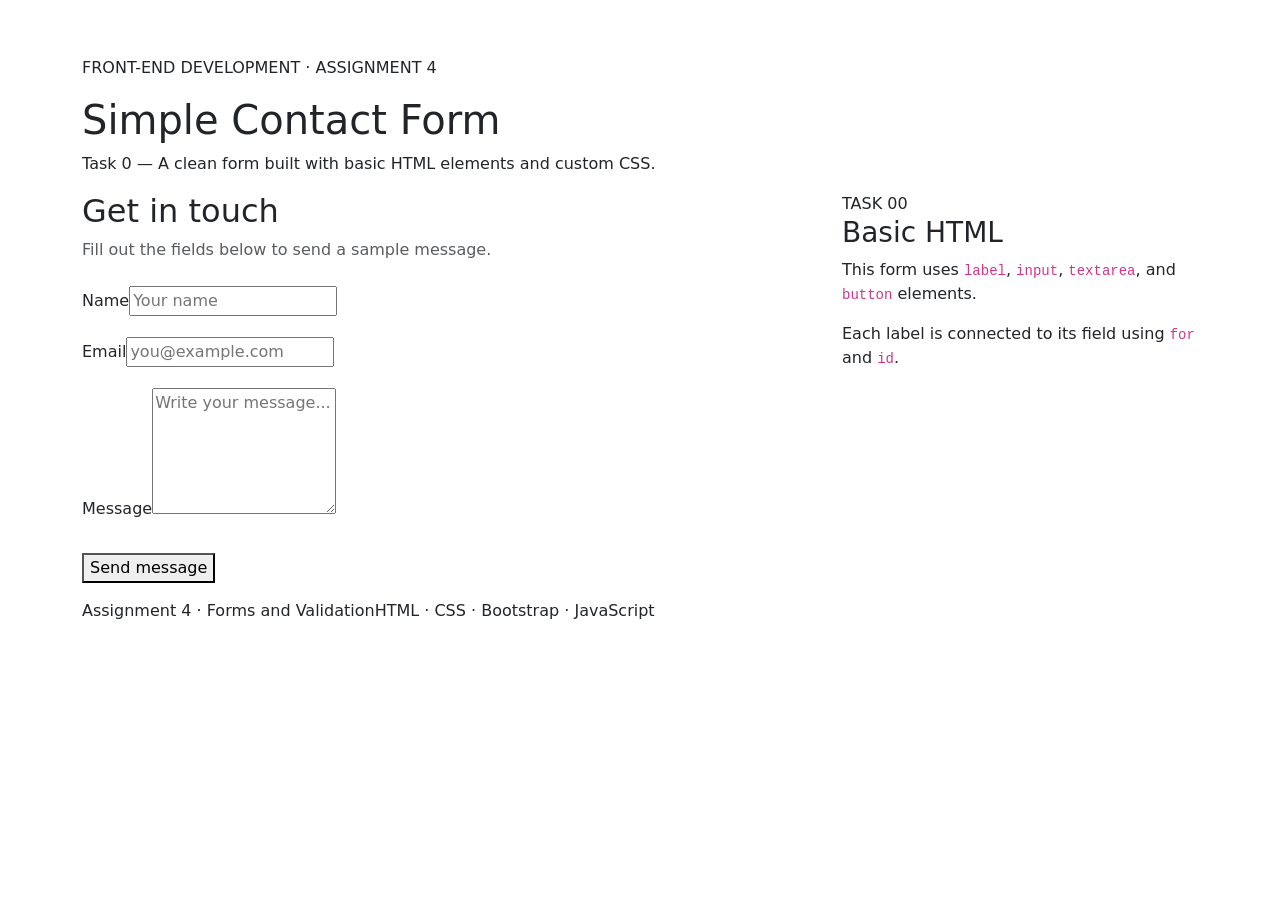
==== index.html @ 441d265b "Basic contact form" ====
<!doctype html>
<html lang="en"><head><meta charset="utf-8"><meta name="viewport" content="width=device-width, initial-scale=1">
<title>Simple Contact Form | Forms & Validation</title>
<link href="https://cdn.jsdelivr.net/npm/bootstrap@5.3.3/dist/css/bootstrap.min.css" rel="stylesheet">
<link rel="stylesheet" href="css/style.css"></head><body>
<nav class="navbar navbar-expand-lg navbar-dark site-nav"><div class="container"><a class="navbar-brand fw-semibold" href="index.html">Forms<span class="brand-dot">.</span>Lab</a><button class="navbar-toggler" type="button" data-bs-toggle="collapse" data-bs-target="#mainNav" aria-controls="mainNav" aria-expanded="false" aria-label="Toggle navigation"><span class="navbar-toggler-icon"></span></button><div class="collapse navbar-collapse" id="mainNav"><ul class="navbar-nav ms-auto"><li class="nav-item"><a class="nav-link active" aria-current="page" href="index.html">Task 0</a></li>
<li class="nav-item"><a class="nav-link "  href="validation.html">Task 1</a></li>
<li class="nav-item"><a class="nav-link "  href="bootstrap.html">Task 2</a></li>
<li class="nav-item"><a class="nav-link "  href="feedback.html">Task 3</a></li>
<li class="nav-item"><a class="nav-link "  href="registration.html">Task 4</a></li></ul></div></div></nav>
<main class="container content-wrap"><div class="heading"><p class="eyebrow">FRONT-END DEVELOPMENT · ASSIGNMENT 4</p><h1>Simple Contact Form</h1><p class="subtitle">Task 0 — A clean form built with basic HTML elements and custom CSS.</p></div><div class="row g-4 align-items-start"><div class="col-lg-8"><section class="form-panel"><h2 class="section-title">Get in touch</h2><p class="text-muted mb-4">Fill out the fields below to send a sample message.</p><form class="simple-form" data-demo-form><div class="mb-3"><label for="contactName" class="form-label">Name</label><input class="plain-input" type="text" id="contactName" name="name" placeholder="Your name"></div><div class="mb-3"><label for="contactEmail" class="form-label">Email</label><input class="plain-input" type="email" id="contactEmail" name="email" placeholder="you@example.com"></div><div class="mb-4"><label for="contactMessage" class="form-label">Message</label><textarea class="plain-input" id="contactMessage" name="message" rows="5" placeholder="Write your message..."></textarea></div><button type="submit" class="primary-button">Send message</button><div class="form-status mt-3" aria-live="polite"></div></form></section></div><aside class="col-lg-4"><div class="info-panel"><span class="step-label">TASK 00</span><h3>Basic HTML</h3><p>This form uses <code>label</code>, <code>input</code>, <code>textarea</code>, and <code>button</code> elements.</p><p class="mb-0">Each label is connected to its field using <code>for</code> and <code>id</code>.</p></div></aside></div>
</main><footer class="page-footer container"><span>Assignment 4 · Forms and Validation</span><span>HTML · CSS · Bootstrap · JavaScript</span></footer>
<script src="https://cdn.jsdelivr.net/npm/bootstrap@5.3.3/dist/js/bootstrap.bundle.min.js"></script><script src="js/main.js"></script></body></html>
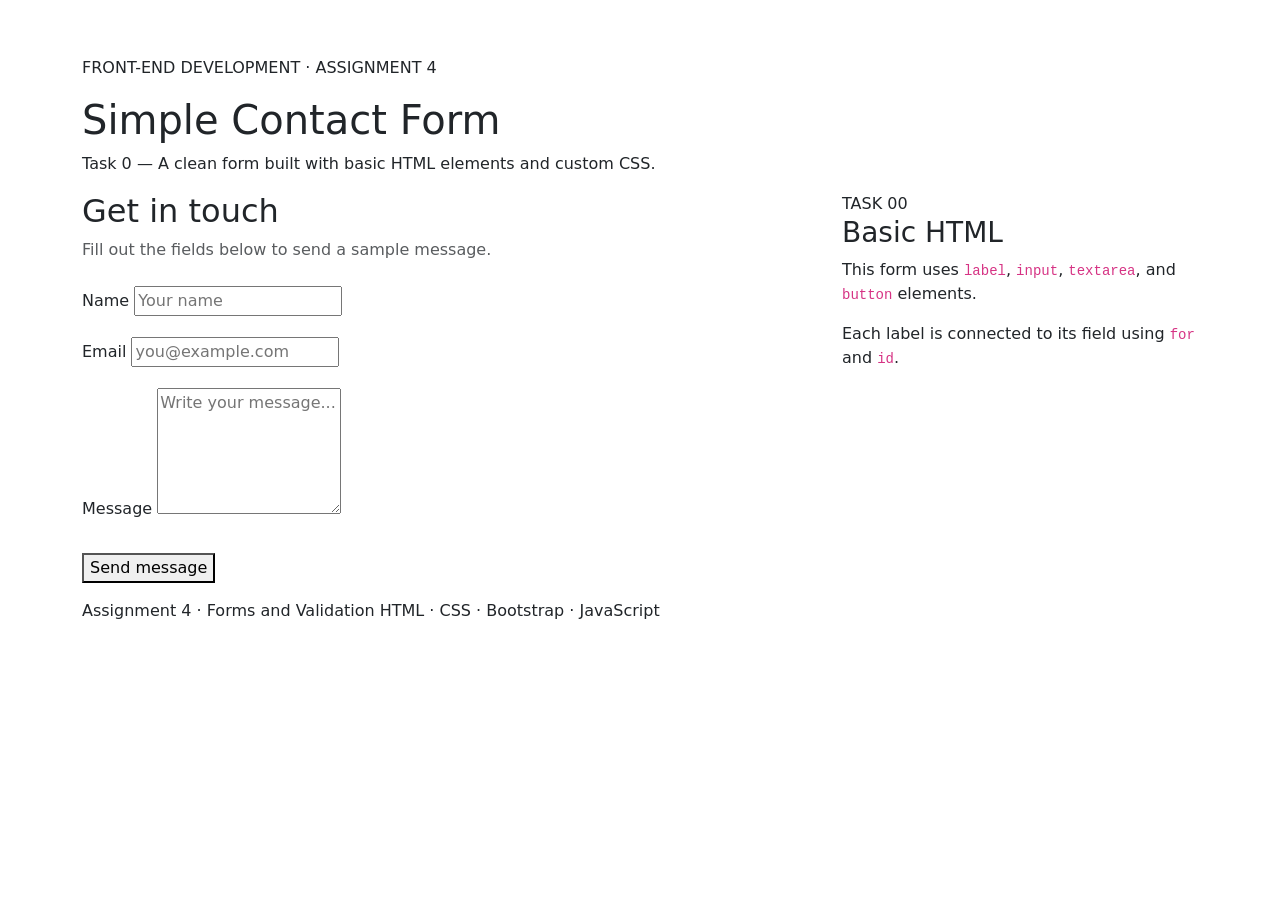
==== commit e7c74e51: "Changed some misatkes" ====
--- a/index.html
+++ b/index.html
@@ -1,13 +1,84 @@
 <!doctype html>
-<html lang="en"><head><meta charset="utf-8"><meta name="viewport" content="width=device-width, initial-scale=1">
-<title>Simple Contact Form | Forms & Validation</title>
-<link href="https://cdn.jsdelivr.net/npm/bootstrap@5.3.3/dist/css/bootstrap.min.css" rel="stylesheet">
-<link rel="stylesheet" href="css/style.css"></head><body>
-<nav class="navbar navbar-expand-lg navbar-dark site-nav"><div class="container"><a class="navbar-brand fw-semibold" href="index.html">Forms<span class="brand-dot">.</span>Lab</a><button class="navbar-toggler" type="button" data-bs-toggle="collapse" data-bs-target="#mainNav" aria-controls="mainNav" aria-expanded="false" aria-label="Toggle navigation"><span class="navbar-toggler-icon"></span></button><div class="collapse navbar-collapse" id="mainNav"><ul class="navbar-nav ms-auto"><li class="nav-item"><a class="nav-link active" aria-current="page" href="index.html">Task 0</a></li>
-<li class="nav-item"><a class="nav-link "  href="validation.html">Task 1</a></li>
-<li class="nav-item"><a class="nav-link "  href="bootstrap.html">Task 2</a></li>
-<li class="nav-item"><a class="nav-link "  href="feedback.html">Task 3</a></li>
-<li class="nav-item"><a class="nav-link "  href="registration.html">Task 4</a></li></ul></div></div></nav>
-<main class="container content-wrap"><div class="heading"><p class="eyebrow">FRONT-END DEVELOPMENT · ASSIGNMENT 4</p><h1>Simple Contact Form</h1><p class="subtitle">Task 0 — A clean form built with basic HTML elements and custom CSS.</p></div><div class="row g-4 align-items-start"><div class="col-lg-8"><section class="form-panel"><h2 class="section-title">Get in touch</h2><p class="text-muted mb-4">Fill out the fields below to send a sample message.</p><form class="simple-form" data-demo-form><div class="mb-3"><label for="contactName" class="form-label">Name</label><input class="plain-input" type="text" id="contactName" name="name" placeholder="Your name"></div><div class="mb-3"><label for="contactEmail" class="form-label">Email</label><input class="plain-input" type="email" id="contactEmail" name="email" placeholder="you@example.com"></div><div class="mb-4"><label for="contactMessage" class="form-label">Message</label><textarea class="plain-input" id="contactMessage" name="message" rows="5" placeholder="Write your message..."></textarea></div><button type="submit" class="primary-button">Send message</button><div class="form-status mt-3" aria-live="polite"></div></form></section></div><aside class="col-lg-4"><div class="info-panel"><span class="step-label">TASK 00</span><h3>Basic HTML</h3><p>This form uses <code>label</code>, <code>input</code>, <code>textarea</code>, and <code>button</code> elements.</p><p class="mb-0">Each label is connected to its field using <code>for</code> and <code>id</code>.</p></div></aside></div>
-</main><footer class="page-footer container"><span>Assignment 4 · Forms and Validation</span><span>HTML · CSS · Bootstrap · JavaScript</span></footer>
-<script src="https://cdn.jsdelivr.net/npm/bootstrap@5.3.3/dist/js/bootstrap.bundle.min.js"></script><script src="js/main.js"></script></body></html>+<html lang="en">
+<head>
+  <meta charset="utf-8">
+  <meta name="viewport" content="width=device-width, initial-scale=1">
+  <title>Simple Contact Form | Forms & Validation</title>
+  <link href="https://cdn.jsdelivr.net/npm/bootstrap@5.3.3/dist/css/bootstrap.min.css" rel="stylesheet">
+  <link rel="stylesheet" href="css/style.css">
+</head>
+<body>
+
+  <nav class="navbar navbar-expand-lg navbar-dark site-nav">
+    <div class="container">
+      <a class="navbar-brand fw-semibold" href="index.html">Forms<span class="brand-dot">.</span>Lab</a>
+      <button class="navbar-toggler" type="button" data-bs-toggle="collapse" data-bs-target="#mainNav" aria-controls="mainNav" aria-expanded="false" aria-label="Toggle navigation">
+        <span class="navbar-toggler-icon"></span>
+      </button>
+      <div class="collapse navbar-collapse" id="mainNav">
+        <ul class="navbar-nav ms-auto">
+          <li class="nav-item"><a class="nav-link active" aria-current="page" href="index.html">Task 0</a></li>
+          <li class="nav-item"><a class="nav-link" href="validation.html">Task 1</a></li>
+          <li class="nav-item"><a class="nav-link" href="bootstrap.html">Task 2</a></li>
+          <li class="nav-item"><a class="nav-link" href="feedback.html">Task 3</a></li>
+          <li class="nav-item"><a class="nav-link" href="registration.html">Task 4</a></li>
+        </ul>
+      </div>
+    </div>
+  </nav>
+
+  <main class="container content-wrap">
+    <div class="heading">
+      <p class="eyebrow">FRONT-END DEVELOPMENT · ASSIGNMENT 4</p>
+      <h1>Simple Contact Form</h1>
+      <p class="subtitle">Task 0 — A clean form built with basic HTML elements and custom CSS.</p>
+    </div>
+
+    <div class="row g-4 align-items-start">
+      <div class="col-lg-8">
+        <section class="form-panel">
+          <h2 class="section-title">Get in touch</h2>
+          <p class="text-muted mb-4">Fill out the fields below to send a sample message.</p>
+          
+          <form class="simple-form" data-demo-form>
+            <div class="mb-3">
+              <label for="contactName" class="form-label">Name</label>
+              <input class="plain-input" type="text" id="contactName" name="name" placeholder="Your name">
+            </div>
+
+            <div class="mb-3">
+              <label for="contactEmail" class="form-label">Email</label>
+              <input class="plain-input" type="email" id="contactEmail" name="email" placeholder="you@example.com">
+            </div>
+
+            <div class="mb-4">
+              <label for="contactMessage" class="form-label">Message</label>
+              <textarea class="plain-input" id="contactMessage" name="message" rows="5" placeholder="Write your message..."></textarea>
+            </div>
+
+            <button type="submit" class="primary-button">Send message</button>
+            <div class="form-status mt-3" aria-live="polite"></div>
+          </form>
+        </section>
+      </div>
+
+      <aside class="col-lg-4">
+        <div class="info-panel">
+          <span class="step-label">TASK 00</span>
+          <h3>Basic HTML</h3>
+          <p>This form uses <code>label</code>, <code>input</code>, <code>textarea</code>, and <code>button</code> elements.</p>
+          <p class="mb-0">Each label is connected to its field using <code>for</code> and <code>id</code>.</p>
+        </div>
+      </aside>
+    </div>
+  </main>
+
+  <footer class="page-footer container">
+    <span>Assignment 4 · Forms and Validation</span>
+    <span>HTML · CSS · Bootstrap · JavaScript</span>
+  </footer>
+
+  <script src="https://cdn.jsdelivr.net/npm/bootstrap@5.3.3/dist/js/bootstrap.bundle.min.js"></script>
+  <script src="js/main.js"></script>
+</body>
+</html>
